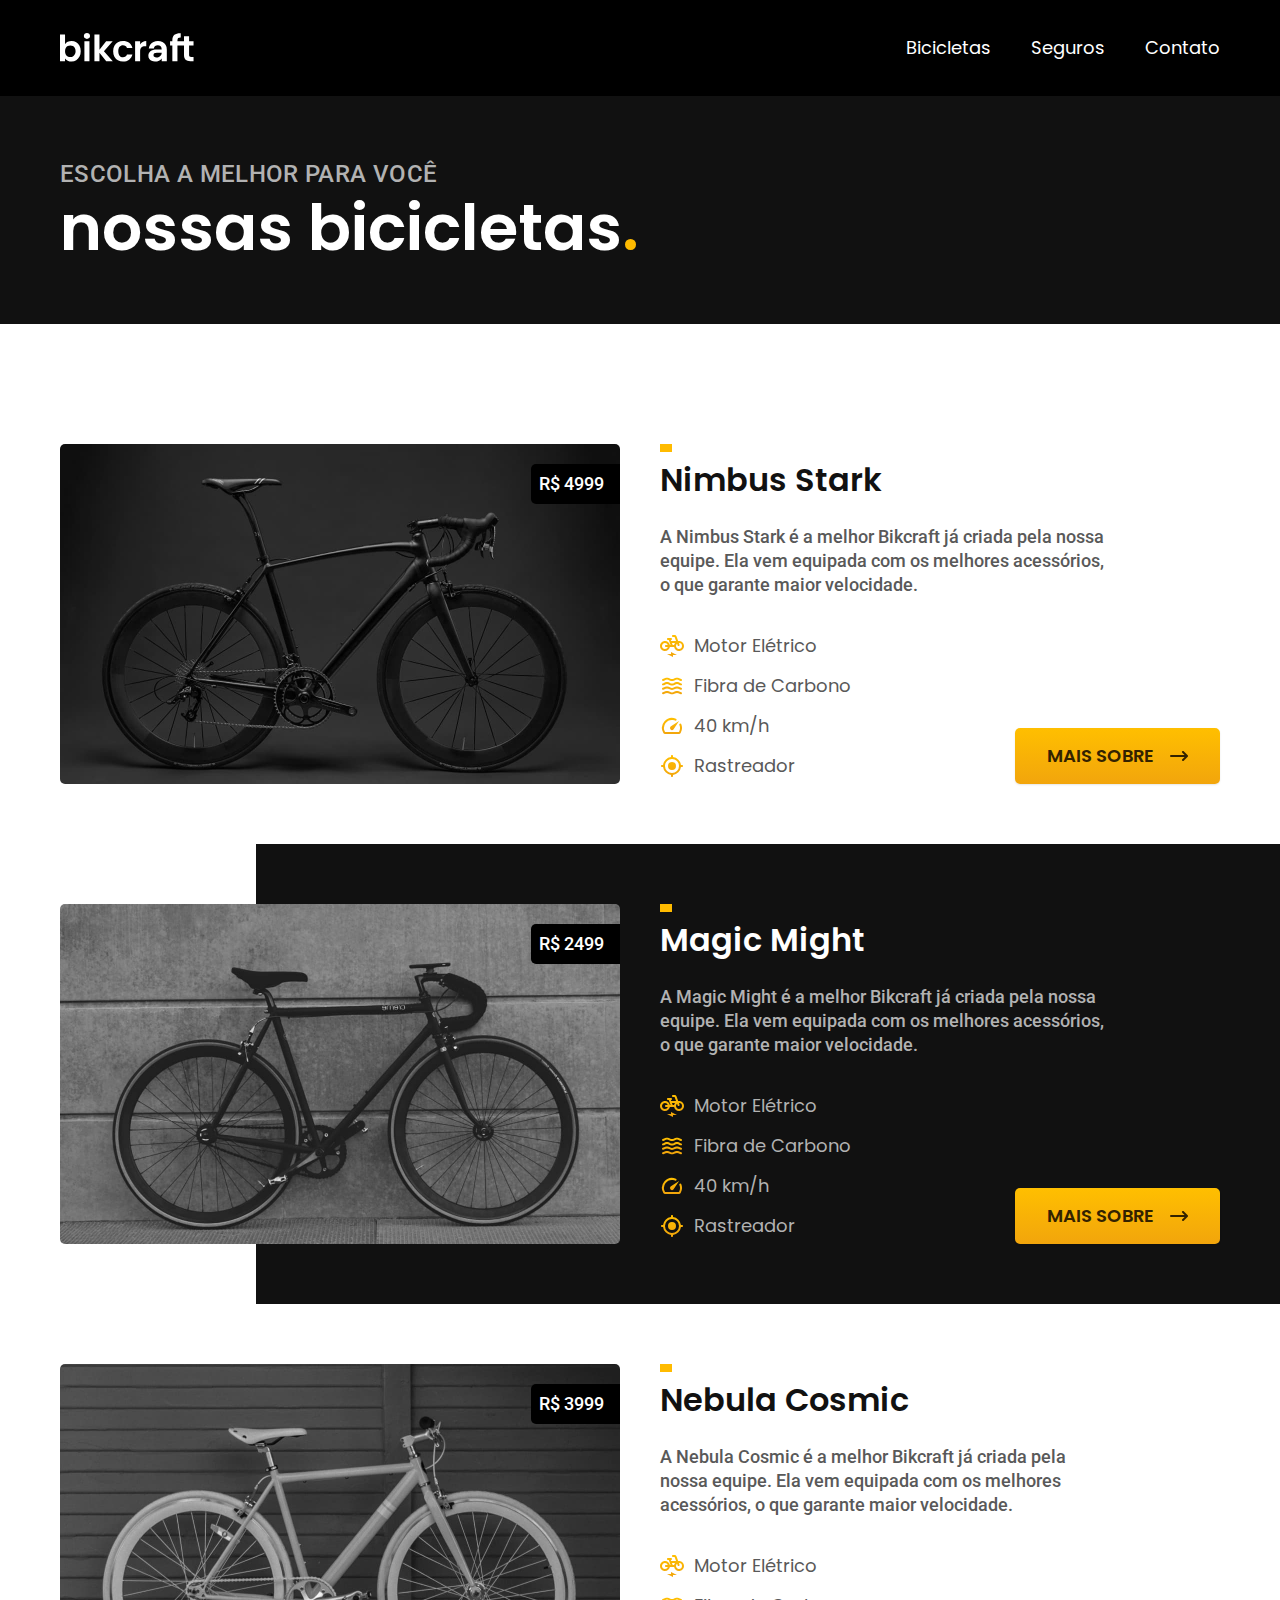
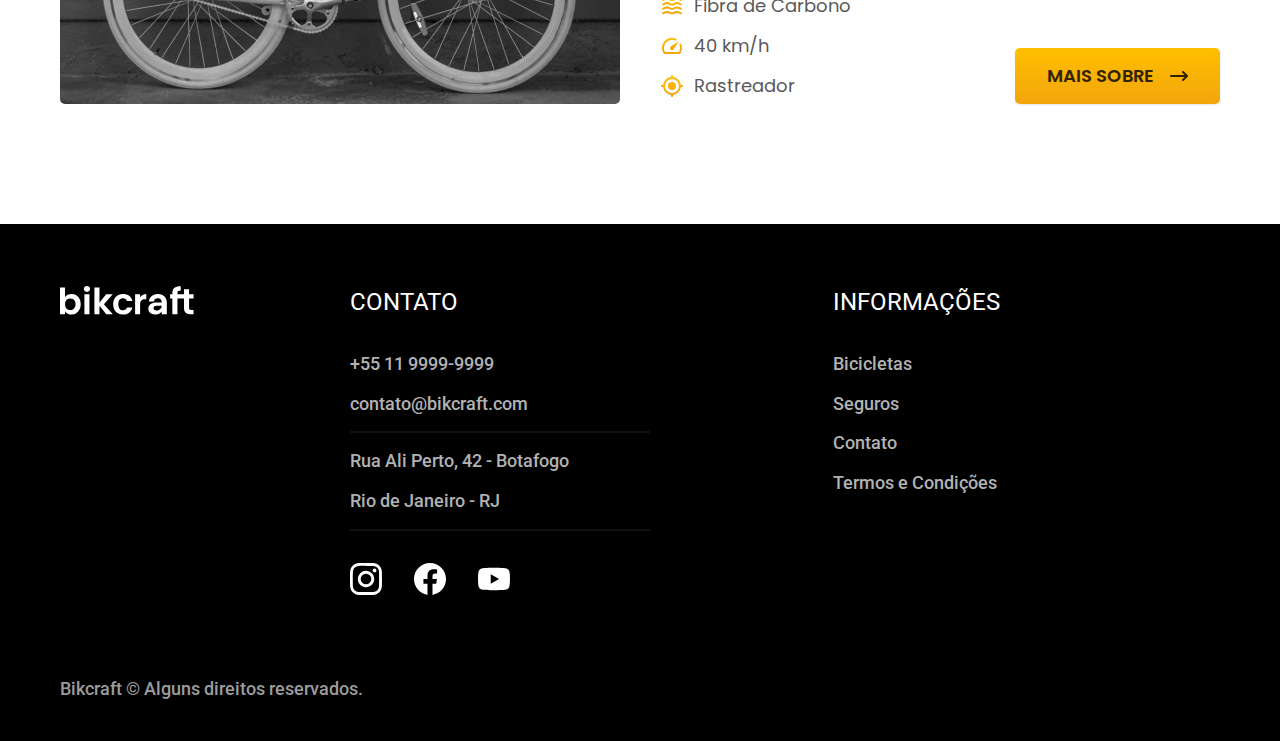
==== bicicletas.html @ 7096df2b "perguntas-feito" ====
<!DOCTYPE html>
<html lang="pt-br">

<head>
    <meta charset="UTF-8">
    <meta http-equiv="X-UA-Compatible" content="IE=edge">
    <meta name="viewport" content="width=device-width, initial-scale=1.0">
    <meta name="description" content="Bicicletas elétricas de alta precisão e qualidade,  feitas sob medida para o cliente. Explore o mundo na sua velocidade com a Bikcraft.">
    <link rel="stylesheet" href="assets/Css/style.css">
    <link rel="preconnect" href="https://fonts.googleapis.com">
    <link rel="preconnect" href="https://fonts.gstatic.com" crossorigin>
    <link href="https://fonts.googleapis.com/css2?family=Poppins:ital,wght@0,600;1,400&family=Roboto:wght@400;500&family=Merriweather:ital,wght@1,900&display=swap" rel="stylesheet">
    <title>BikCraft - Bicicletas Elétricas</title>
</head>

<body>
    <header class="header-bg">
        <div class="header container">
            <a href="./"><img class="logo" src="../assets/img/bikcraft.svg" alt="bikcraft"></a>
            <nav>
                <ul class="header-menu font-1-m w">
                    <li>
                        <a class="menu-item " href="/bicicletas.html">Bicicletas</a>
                    </li>
                    <li>
                        <a class="menu-item" href="/seguros.html">Seguros </a>
                    </li>
                    <li>
                        <a class="menu-item" href="#">Contato</a>
                    </li>
                </ul>
                <div>
            </nav>
    </header>

    <main>
        <section class="titulo-bg w">
            <div class="titulo container">
                <p class="font-2-l-b c5">Escolha a melhor para você</p>
                <h1 class="font-1-xxl">nossas bicicletas<span class="p1">.</span></h1>
            </div>
        </section>

        <article>
            <div class="bicicletas ">
                <div class="bicicletas-card container">
                    <div class="bicicleta-img">
                        <img src="/assets/img/bicicletas/nimbus.jpg" alt="Nimbus">
                        <span class="bicicleta-preco font-2-m w">R$ 4999</span>
                    </div>
                    <div class="bicicleta-conteudo c8">
                        <h2 class="font-1-xl c11">Nimbus Stark</h2>
                        <p class="font-2-m">A Nimbus Stark é a melhor Bikcraft já criada pela nossa equipe. Ela vem
                            equipada com os
                            melhores
                            acessórios, o que garante maior velocidade.</p>
                        <ul class="font-1-m">
                            <li> <img src="/assets/img/icones/eletrica.svg" alt=""> Motor Elétrico</li>
                            <li> <img src="/assets/img/icones/carbono.svg" alt=""> Fibra de Carbono</li>
                            <li> <img src="/assets/img/icones/velocidade.svg" alt=""> 40 km/h</li>
                            <li><img src="/assets/img/icones/rastreador.svg" alt=""> Rastreador</li>
                        </ul>
                        <a href="#" class="btn primario font-1-m-b">MAIS SOBRE<img class="seta" src="/assets/img/icones/seta.svg" alt=""></a>
                    </div>
                </div>
                <div class="bicicleta-bg c5">
                    <li class="bicicletas-card container">
                        <div class="bicicleta-img">
                            <img src="/assets/img/bicicletas/magic.jpg" alt="Magic">
                            <span class="bicicleta-preco font-2-m w">R$ 2499</span>
                        </div>
                        <div class="bicicleta-conteudo">
                            <h2 class="font-1-xl w">Magic Might</h2>
                            <p class="font-2-m">A Magic Might é a melhor Bikcraft já criada pela nossa equipe. Ela vem
                                equipada com os
                                melhores acessórios, o que garante maior velocidade.</p>
                            <ul class="font-1-m">
                                <li><img src="/assets/img/icones/eletrica.svg" alt="">Motor Elétrico</li>

                                <li> <img src="/assets/img/icones/carbono.svg" alt="">Fibra de Carbono</li>
                                <li><img src="/assets/img/icones/velocidade.svg" alt="">40 km/h</li>
                                <li><img src="/assets/img/icones/rastreador.svg" alt="">Rastreador</li>
                            </ul>
                            <a href="#" class="btn primario font-1-m-b">MAIS SOBRE<img class="seta" src="/assets/img/icones/seta.svg" alt=""></a>
                        </div>
                    </li>
                </div>

                <li class="bicicletas-card container">
                    <div class="bicicleta-img">
                        <img src="/assets/img/bicicletas/nebula.jpg" alt="Nebula">
                        <span class="bicicleta-preco font-2-m w">R$ 3999</span>
                    </div>
                    <div class="bicicleta-conteudo c8">
                        <h2 class="font-1-xl c11">Nebula Cosmic</h2>
                        <p class="font-2-m">A Nebula Cosmic é a melhor Bikcraft já criada pela nossa equipe. Ela vem
                            equipada com os
                            melhores acessórios, o que garante maior velocidade.</p>
                        <ul class="font-1-m">
                            <li><img src="/assets/img/icones/eletrica.svg" alt="">Motor Elétrico</li>
                            <li><img src="/assets/img/icones/carbono.svg" alt="">Fibra de Carbono</li>
                            <li><img src="/assets/img/icones/velocidade.svg" alt="">40 km/h</li>
                            <li><img src="/assets/img/icones/rastreador.svg" alt="">Rastreador</li>
                        </ul>
                        <a href="#" class="btn primario font-1-m-b">MAIS SOBRE <img class="seta" src="/assets/img/icones/seta.svg" alt=""></a>
                    </div>
                </li>
            </div>
        </article>

    </main>


    <footer class="footer-bg w">
        <div class="footer container">
            <a href="./"><img class="logo" src="../assets/img/bikcraft.svg" alt="bikcraft"></a>
            <div class="contato">
                <h3 class="font-2-l">Contato</h3>
                <ul class="font-2-m c5">
                    <li><a href="tel:+5511999999999">+55 11 9999-9999</a></li>
                    <li><a href="mailto:contato@bikcraft.com">contato@bikcraft.com</a> </li>
                    <li>Rua Ali Perto, 42 - Botafogo</li>
                    <li>Rio de Janeiro - RJ</li>
                </ul>
                <div class="footer-redes">
                    <a href=""> <img src="/assets/img/redes/instagram.svg" alt="instagram"></a>
                    <a href=""> <img src="/assets/img/redes/facebook.svg" alt="facebook"></a>
                    <a href=""> <img src="/assets/img/redes/youtube.svg" alt="youtube"></a>
                </div>
            </div>

            <div class="informacoes">
                <h3 class="font-2-l">Informações</h3>
                <ul class="font-2-m c5">
                    <li> <a href="/bicicletas.html"> Bicicletas</li></a>
                    <li> <a href=""> Seguros</li></a>
                    <li> <a href=""> Contato</li></a>
                    <li> <a href="/termos.html">Termos e Condições</li></a>
                </ul>
            </div>

            <p class="footer-copy font-2-m c6">Bikcraft © Alguns direitos reservados.</p>
        </div>
    </footer>

</body>

</html>
---- assets/Css/style.css ----
@import url(/assets/Css/Utilidades/tipografia.css);
@import url(/assets/Css/Utilidades/cores.css);
@import url(/assets/Css/Utilidades/componentes.css);
@import url(/assets/Css/Global/Header.css);
@import url(/assets/Css/Home/introducao.css);
@import url(/assets/Css/Home/bicicletas.css);
@import url(/assets/Css/Home/tecnologia.css);
@import url(/assets/Css/Home/parceiros.css);
@import url(/assets/Css/Home/depoimento.css);
@import url(/assets/Css/Seguros/seguros.css);
@import url(/assets/Css/Global/footer.css);
@import url(/assets/Css/Termos/termos.css);
@import url(/assets/Css/bicicletas/bicicletas.css);
@import url(/assets/Css/Seguros/vantagens.css);
@import url(/assets/Css/Seguros/perguntas.css);

body,
p,
h1,
h2,
h3,
h4 {
    margin: 0px;
}

ul {
    list-style: none;
    padding: 0px;
    margin: 0px;
}

a {
    text-decoration: none;
}
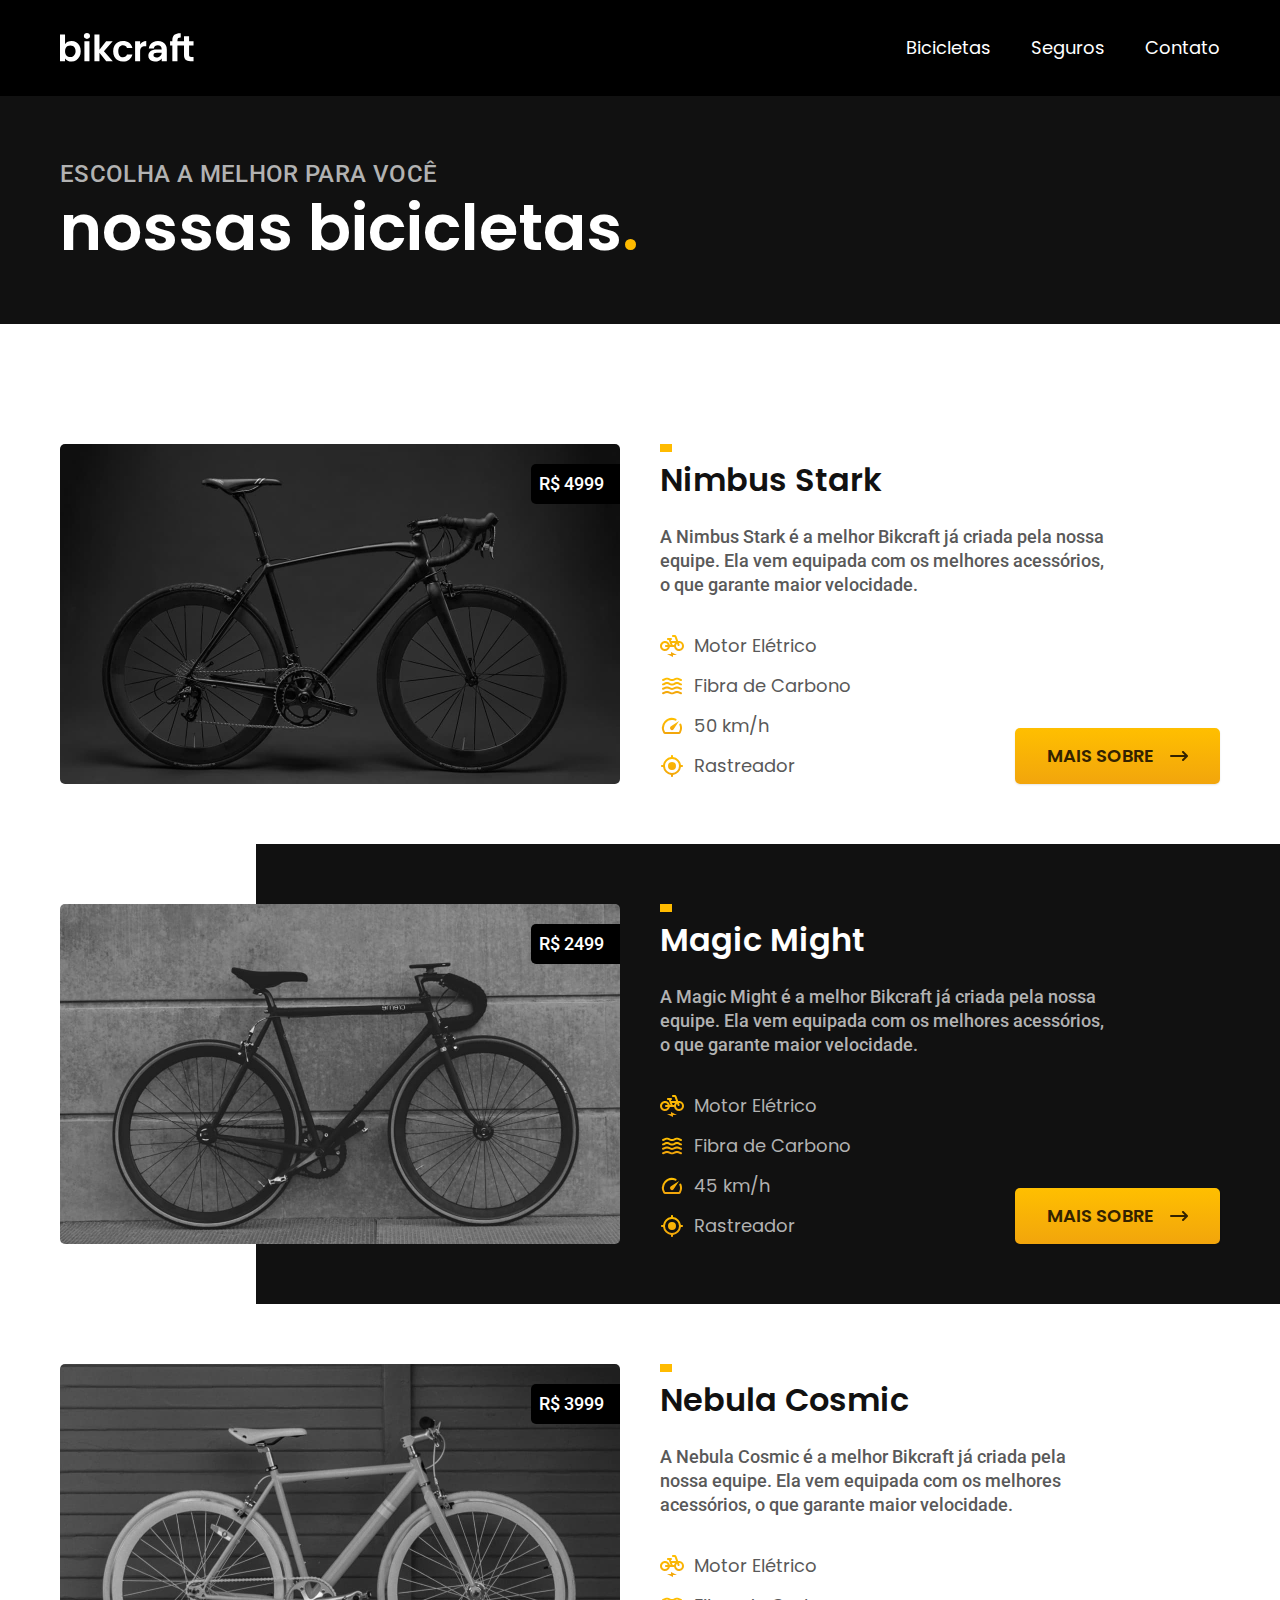
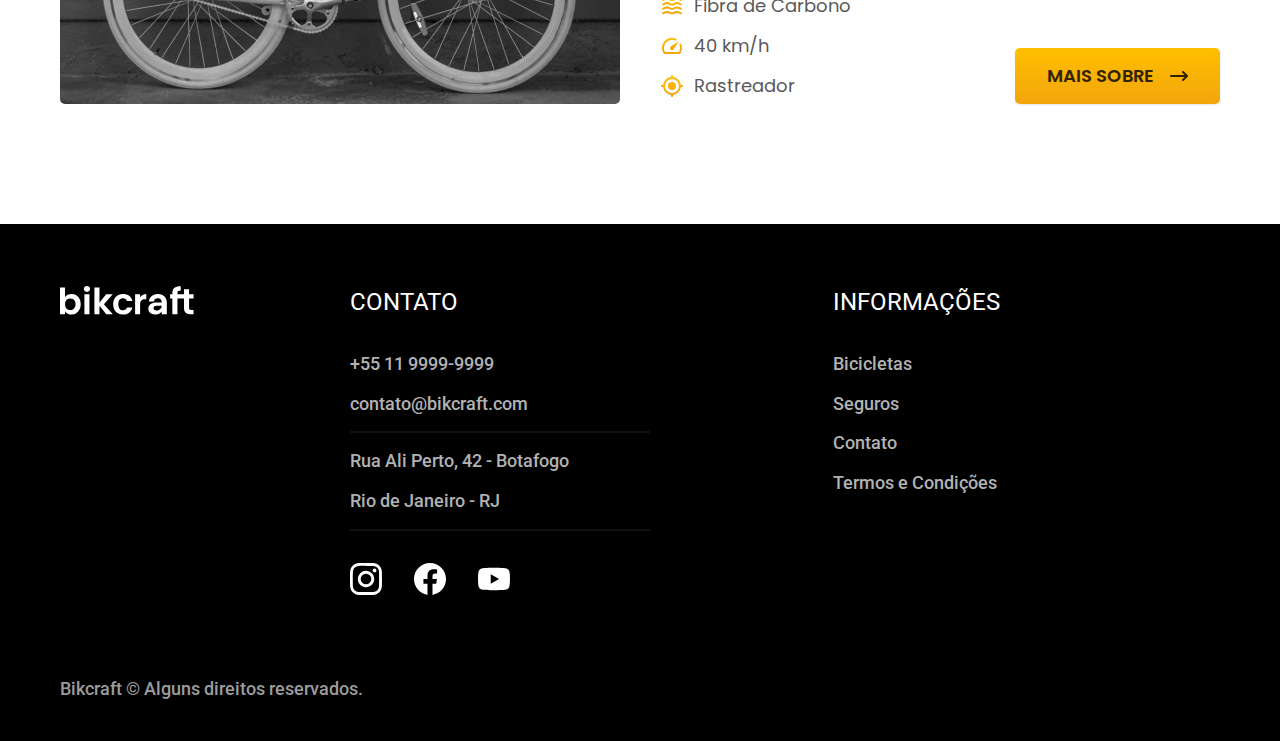
==== commit ced64fb2: "ajustes-links" ====
--- a/bicicletas.html
+++ b/bicicletas.html
@@ -16,7 +16,7 @@
 <body>
     <header class="header-bg">
         <div class="header container">
-            <a href="./"><img class="logo" src="../assets/img/bikcraft.svg" alt="bikcraft"></a>
+            <a href="./index.html"><img class="logo" src="../assets/img/bikcraft.svg" alt="bikcraft"></a>
             <nav>
                 <ul class="header-menu font-1-m w">
                     <li>
@@ -57,10 +57,10 @@
                         <ul class="font-1-m">
                             <li> <img src="/assets/img/icones/eletrica.svg" alt=""> Motor Elétrico</li>
                             <li> <img src="/assets/img/icones/carbono.svg" alt=""> Fibra de Carbono</li>
-                            <li> <img src="/assets/img/icones/velocidade.svg" alt=""> 40 km/h</li>
+                            <li> <img src="/assets/img/icones/velocidade.svg" alt=""> 50 km/h</li>
                             <li><img src="/assets/img/icones/rastreador.svg" alt=""> Rastreador</li>
                         </ul>
-                        <a href="#" class="btn primario font-1-m-b">MAIS SOBRE<img class="seta" src="/assets/img/icones/seta.svg" alt=""></a>
+                        <a href="./Bicicletas/nimbus.html" class="btn primario font-1-m-b">MAIS SOBRE<img class="seta" src="/assets/img/icones/seta.svg" alt=""></a>
                     </div>
                 </div>
                 <div class="bicicleta-bg c5">
@@ -78,10 +78,10 @@
                                 <li><img src="/assets/img/icones/eletrica.svg" alt="">Motor Elétrico</li>
 
                                 <li> <img src="/assets/img/icones/carbono.svg" alt="">Fibra de Carbono</li>
-                                <li><img src="/assets/img/icones/velocidade.svg" alt="">40 km/h</li>
+                                <li><img src="/assets/img/icones/velocidade.svg" alt="">45 km/h</li>
                                 <li><img src="/assets/img/icones/rastreador.svg" alt="">Rastreador</li>
                             </ul>
-                            <a href="#" class="btn primario font-1-m-b">MAIS SOBRE<img class="seta" src="/assets/img/icones/seta.svg" alt=""></a>
+                            <a href="/Bicicletas/magic.html" class="btn primario font-1-m-b">MAIS SOBRE<img class="seta" src="/assets/img/icones/seta.svg" alt=""></a>
                         </div>
                     </li>
                 </div>
@@ -102,7 +102,7 @@
                             <li><img src="/assets/img/icones/velocidade.svg" alt="">40 km/h</li>
                             <li><img src="/assets/img/icones/rastreador.svg" alt="">Rastreador</li>
                         </ul>
-                        <a href="#" class="btn primario font-1-m-b">MAIS SOBRE <img class="seta" src="/assets/img/icones/seta.svg" alt=""></a>
+                        <a href="./Bicicletas/nebula.html" class="btn primario font-1-m-b">MAIS SOBRE <img class="seta" src="/assets/img/icones/seta.svg" alt=""></a>
                     </div>
                 </li>
             </div>
@@ -133,7 +133,7 @@
                 <h3 class="font-2-l">Informações</h3>
                 <ul class="font-2-m c5">
                     <li> <a href="/bicicletas.html"> Bicicletas</li></a>
-                    <li> <a href=""> Seguros</li></a>
+                    <li> <a href="/seguros.html"> Seguros</li></a>
                     <li> <a href=""> Contato</li></a>
                     <li> <a href="/termos.html">Termos e Condições</li></a>
                 </ul>
--- a/assets/Css/style.css
+++ b/assets/Css/style.css
@@ -13,6 +13,8 @@
 @import url(/assets/Css/bicicletas/bicicletas.css);
 @import url(/assets/Css/Seguros/vantagens.css);
 @import url(/assets/Css/Seguros/perguntas.css);
+@import url(/assets/Css/bicicletas/nimbus.css);
+@import url(/assets/Css/bicicletas/seguro.css);
 
 body,
 p,
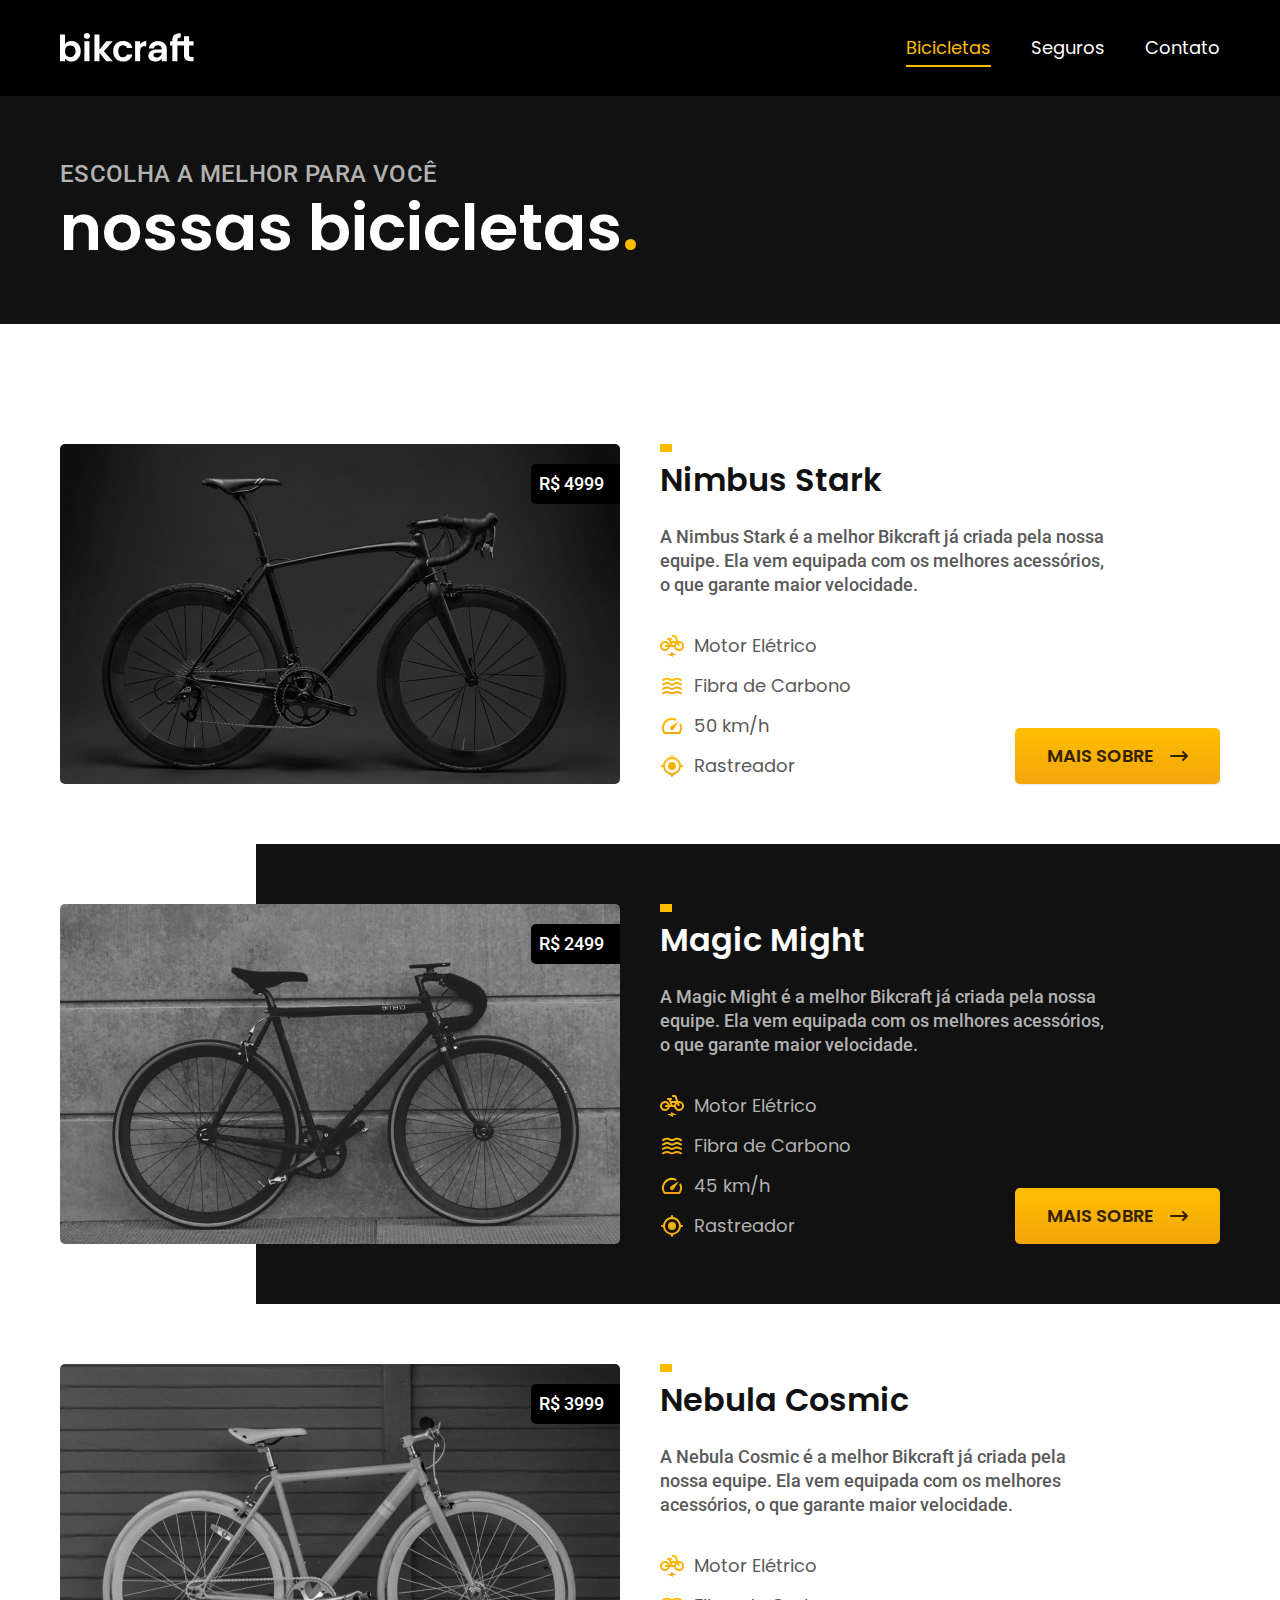
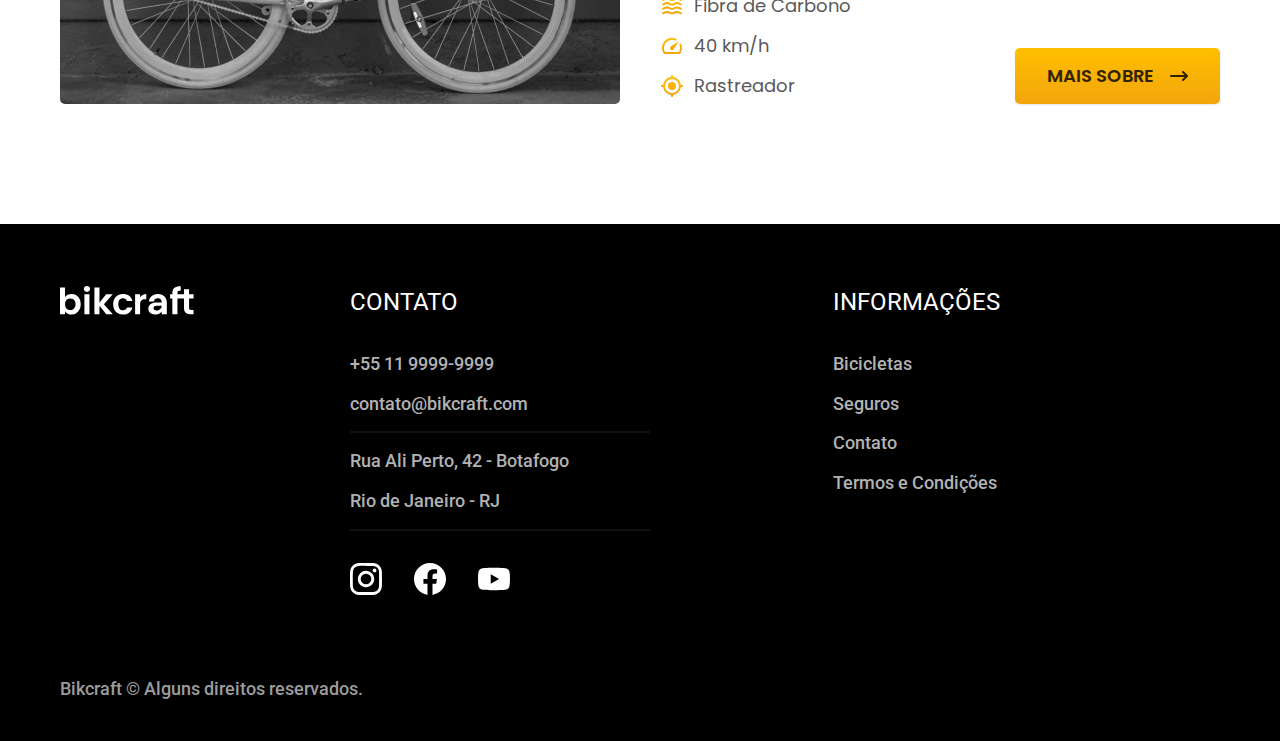
==== commit 7f747c02: "javascript perguntas" ====
--- a/bicicletas.html
+++ b/bicicletas.html
@@ -6,11 +6,12 @@
     <meta http-equiv="X-UA-Compatible" content="IE=edge">
     <meta name="viewport" content="width=device-width, initial-scale=1.0">
     <meta name="description" content="Bicicletas elétricas de alta precisão e qualidade,  feitas sob medida para o cliente. Explore o mundo na sua velocidade com a Bikcraft.">
+    <link rel="preload" href="assets/Css/style.css" as="style">
     <link rel="stylesheet" href="assets/Css/style.css">
     <link rel="preconnect" href="https://fonts.googleapis.com">
     <link rel="preconnect" href="https://fonts.gstatic.com" crossorigin>
     <link href="https://fonts.googleapis.com/css2?family=Poppins:ital,wght@0,600;1,400&family=Roboto:wght@400;500&family=Merriweather:ital,wght@1,900&display=swap" rel="stylesheet">
-    <title>BikCraft - Bicicletas Elétricas</title>
+    <title>Bicicletas Elétricas</title>
 </head>
 
 <body>
@@ -26,7 +27,7 @@
                         <a class="menu-item" href="/seguros.html">Seguros </a>
                     </li>
                     <li>
-                        <a class="menu-item" href="#">Contato</a>
+                        <a class="menu-item" href="/contato.html">Contato</a>
                     </li>
                 </ul>
                 <div>
@@ -134,7 +135,7 @@
                 <ul class="font-2-m c5">
                     <li> <a href="/bicicletas.html"> Bicicletas</li></a>
                     <li> <a href="/seguros.html"> Seguros</li></a>
-                    <li> <a href=""> Contato</li></a>
+                    <li> <a href="/contato.html"> Contato</li></a>
                     <li> <a href="/termos.html">Termos e Condições</li></a>
                 </ul>
             </div>
@@ -142,7 +143,7 @@
             <p class="footer-copy font-2-m c6">Bikcraft © Alguns direitos reservados.</p>
         </div>
     </footer>
-
+    <script src="./js/script.js"></script>
 </body>
 
 </html>--- a/assets/Css/style.css
+++ b/assets/Css/style.css
@@ -15,6 +15,10 @@
 @import url(/assets/Css/Seguros/perguntas.css);
 @import url(/assets/Css/bicicletas/nimbus.css);
 @import url(/assets/Css/bicicletas/seguro.css);
+@import url(/assets/Css/Contato/contato.css);
+@import url(/assets/Css/Utilidades/formulario.css);
+@import url(/assets/Css/Contato/lojas.css);
+@import url(/assets/Css/orcamento/orcamento.css);
 
 body,
 p,
--- a/assets/Css/style.css
+++ b/assets/Css/style.css
@@ -15,6 +15,10 @@
 @import url(/assets/Css/Seguros/perguntas.css);
 @import url(/assets/Css/bicicletas/nimbus.css);
 @import url(/assets/Css/bicicletas/seguro.css);
+@import url(/assets/Css/Contato/contato.css);
+@import url(/assets/Css/Utilidades/formulario.css);
+@import url(/assets/Css/Contato/lojas.css);
+@import url(/assets/Css/orcamento/orcamento.css);
 
 body,
 p,
